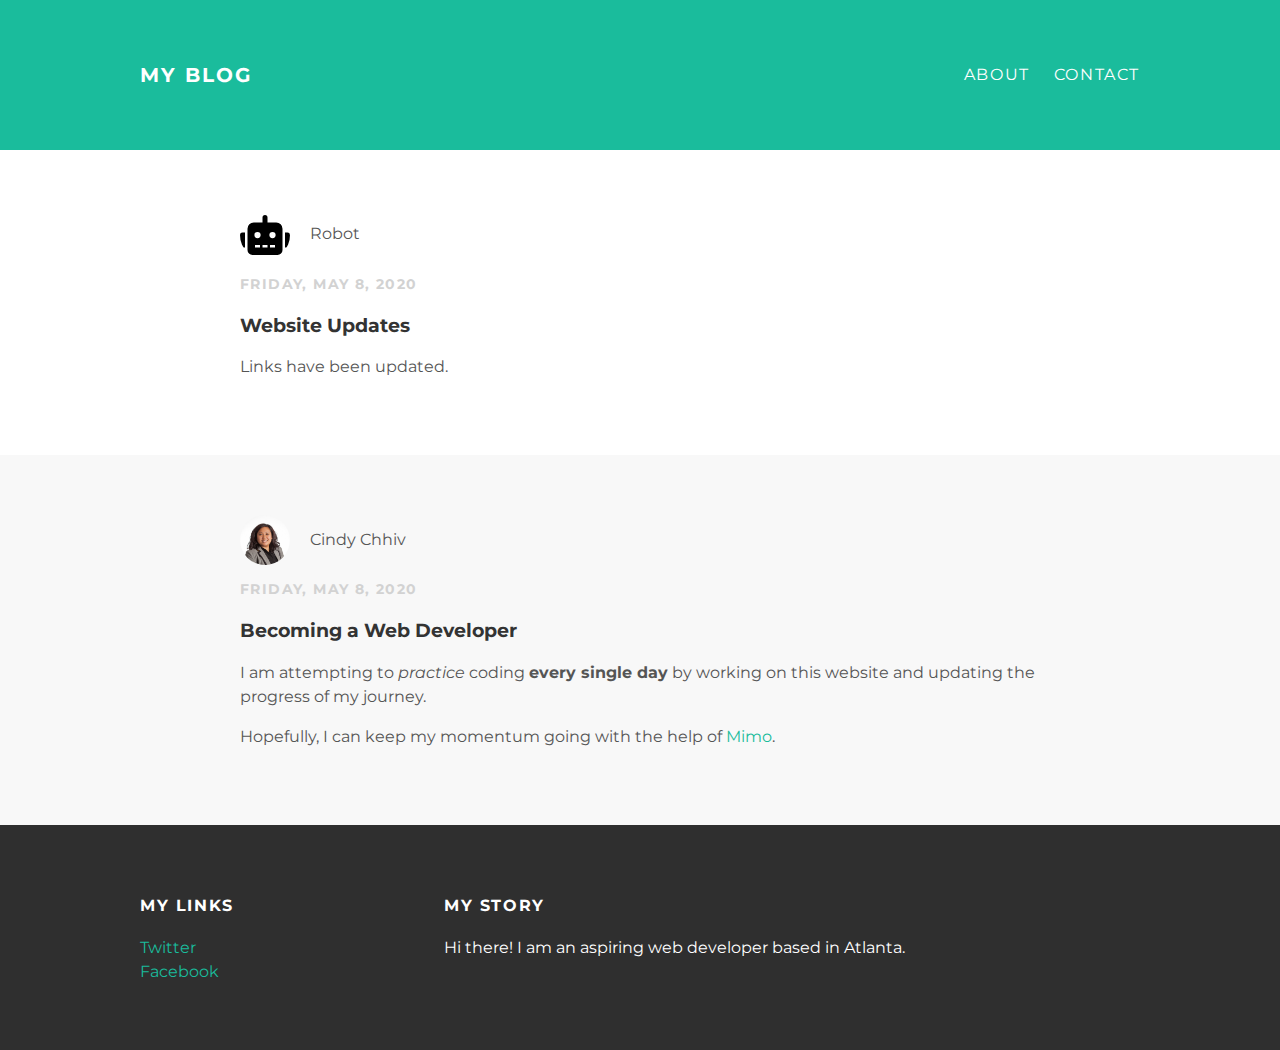
==== index.html @ 86eb23c9 "Add files via upload" ====
<!DOCTYPE html>
<html>
  <head>
    <title>My blog</title>
    <link rel="stylesheet" type="text/css" href="styles.css">
  </head>
  <body>

    <!-- Header -->
    <div id="header">
      <div class="container">
        <a id="header-title" href="index.html">My Blog</a>
        <!-- Right-side links -->
        <ul id="header-nav">
          <li><a href="about.html">About</a></li>
          <li><a href="mailto:ckun424@gmail.com">Contact</a></li>
        </ul>
      </div>
    </div>

    <!-- Content -->
    <div id="content">

      <!-- Post #2 -->
      <div class="post-container">
        <div class="post">
          <!-- Author information -->
          <div class="post-author">
            <img src="robot-solid.svg" alt="Picture of Bob, the Robot">
            <span>Robot</span>
          </div>
          <!-- Post date and title -->
          <p class="post-date">Friday, May 8, 2020</p>
          <h3 class="post-title">Website Updates</h3>
          <!-- Post content -->
          <div class="post-content">
            <p>Links have been updated.</p>
          </div> <!-- post-content -->
        </div> <!-- post -->
      </div> <!-- post-container -->

        <!-- Post #1 -->
      <div class="post-container">
        <div class="post">
          <!-- Author information -->
          <div class="post-author">
            <img src="me.png" alt="Picture of Cindy">
            <span>Cindy Chhiv</span>
          </div>
          <!-- Post date and title -->
          <p class="post-date">Friday, May 8, 2020</p>
          <h3 class="post-title">Becoming a Web Developer</h3>
          <!-- Post content -->
          <div class="post-content">
            <p>I am attempting to <em>practice</em> coding <strong>every single day</strong> by working on this website and updating the progress of my journey.</p>
            <p>Hopefully, I can keep my momentum going with the help of <a href="https://getmimo.com">Mimo</a>.</p>
          </div> <!-- post-content -->
        </div> <!-- post -->
      </div> <!-- post-container -->
      
    </div> <!-- content -->

    <!-- Footer -->
    <div id="footer">
      <div class="container">
        <div class="column">
          <h4>My Links</h4>
          <p>
            <a href="#">Twitter</a>
            <br>
            <a href="#">Facebook</a>
          </p>
        </div>
        <div class="column">
          <h4>My Story</h4>
          <p>Hi there! I am an aspiring web developer based in Atlanta.</p>
        </div>
      </div>
    </div>
  </body>
</html>
---- styles.css ----
@import url(http://fonts.googleapis.com/css?family=Montserrat:400,700);

body {
  color: #555;
  margin: 0;

  font-family: 'Montserrat', sans-serif;
}

a {
  color: #1abc9c;
  text-decoration: none;
}

a:hover {
  color: #F6A623;
}

h1, h2, h3, h4 {
  color: #333;
}

p {
  line-height: 1.5;
}

#header {
  background-color: #1abc9c;
  height: 150px;
  line-height: 150px;
}

#header a {
  color: white;
  text-decoration: none;

  text-transform: uppercase;
  letter-spacing: 0.1em;
}

#header a:hover {
  color: #222;
}

#header-title {
  display: block;
  float: left;

  font-size: 20px;
  font-weight: bold;
}

#header-nav {
  display: block;
  float: right;
  margin-top: 0;
}

#header-nav li {
  display: inline;
  padding-left: 20px;
}

.container {
  max-width: 1000px;
  margin: 0 auto;
}

.post, .about {
  max-width: 800px;
  margin: 0 auto;
  padding: 60px 0;
}

.post-author img {
  width: 50px;
  height: 50px;
}

/* This will only affect the name */
.post-author span {
  margin-left: 16px;
}

.post-date {
  color: #D2D2D2;

  font-size: 14px;
  font-weight: bold;

  text-transform: uppercase;
  letter-spacing: 0.1em;
}

.post-container:nth-child(even) {
  background-color: #F8F8F8;
}

.about {
  text-align: center;
}

.about-author img {
  width: 500px;
  height: 500px;
}

.post-author img,
.about-author img {
  vertical-align: middle;
  border-radius: 50%;
}

#footer {
  background-color: #2f2f2f;
  padding: 50px 0;
}

#footer h4 {
  color: white;
  text-transform: uppercase;
  letter-spacing: 0.1em;
}

#footer p {
  color: white;
}

.column {
  min-width: 300px;
  display: inline-block;
  vertical-align: top;
}
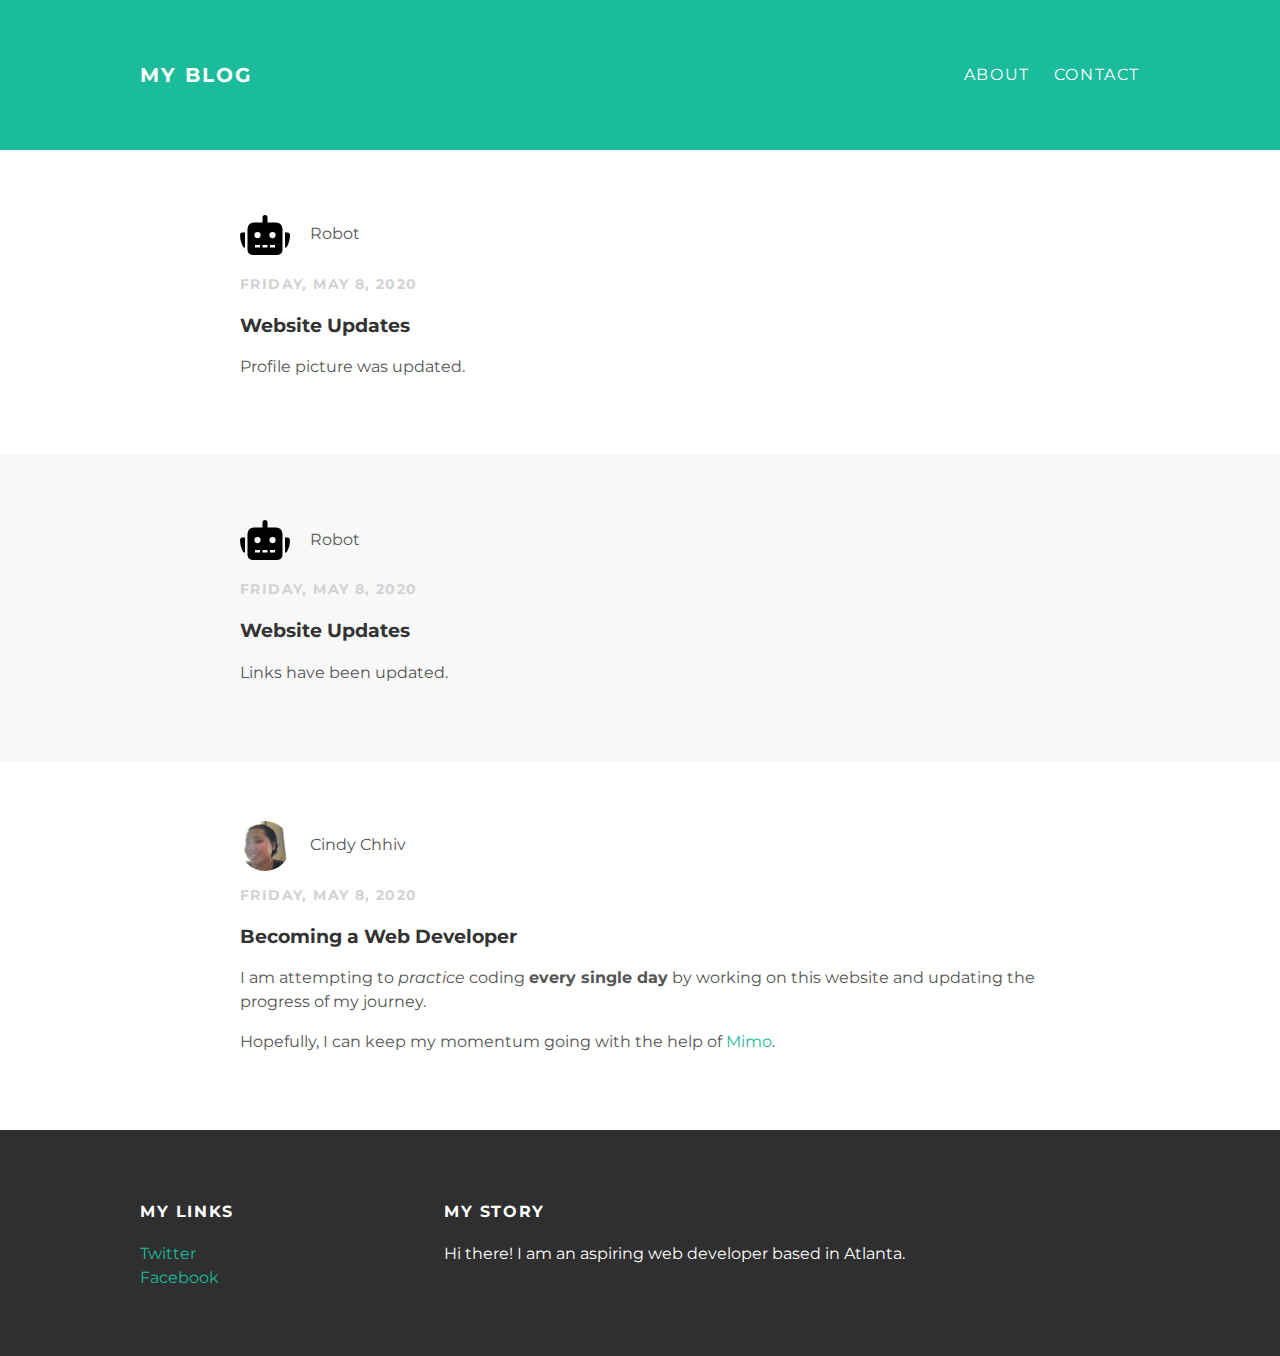
==== commit 41724f54: "Add new blog post" ====
--- a/index.html
+++ b/index.html
@@ -20,6 +20,24 @@
 
     <!-- Content -->
     <div id="content">
+      
+      <!-- Post #3 -->
+      <div class="post-container">
+        <div class="post">
+          <!-- Author information -->
+          <div class="post-author">
+            <img src="robot-solid.svg" alt="Picture of Bob, the Robot">
+            <span>Robot</span>
+          </div>
+          <!-- Post date and title -->
+          <p class="post-date">Friday, May 8, 2020</p>
+          <h3 class="post-title">Website Updates</h3>
+          <!-- Post content -->
+          <div class="post-content">
+            <p>Profile picture was updated.</p>
+          </div> <!-- post-content -->
+        </div> <!-- post -->
+      </div> <!-- post-container -->
 
       <!-- Post #2 -->
       <div class="post-container">
@@ -39,7 +57,7 @@
         </div> <!-- post -->
       </div> <!-- post-container -->
 
-        <!-- Post #1 -->
+      <!-- Post #1 -->
       <div class="post-container">
         <div class="post">
           <!-- Author information -->
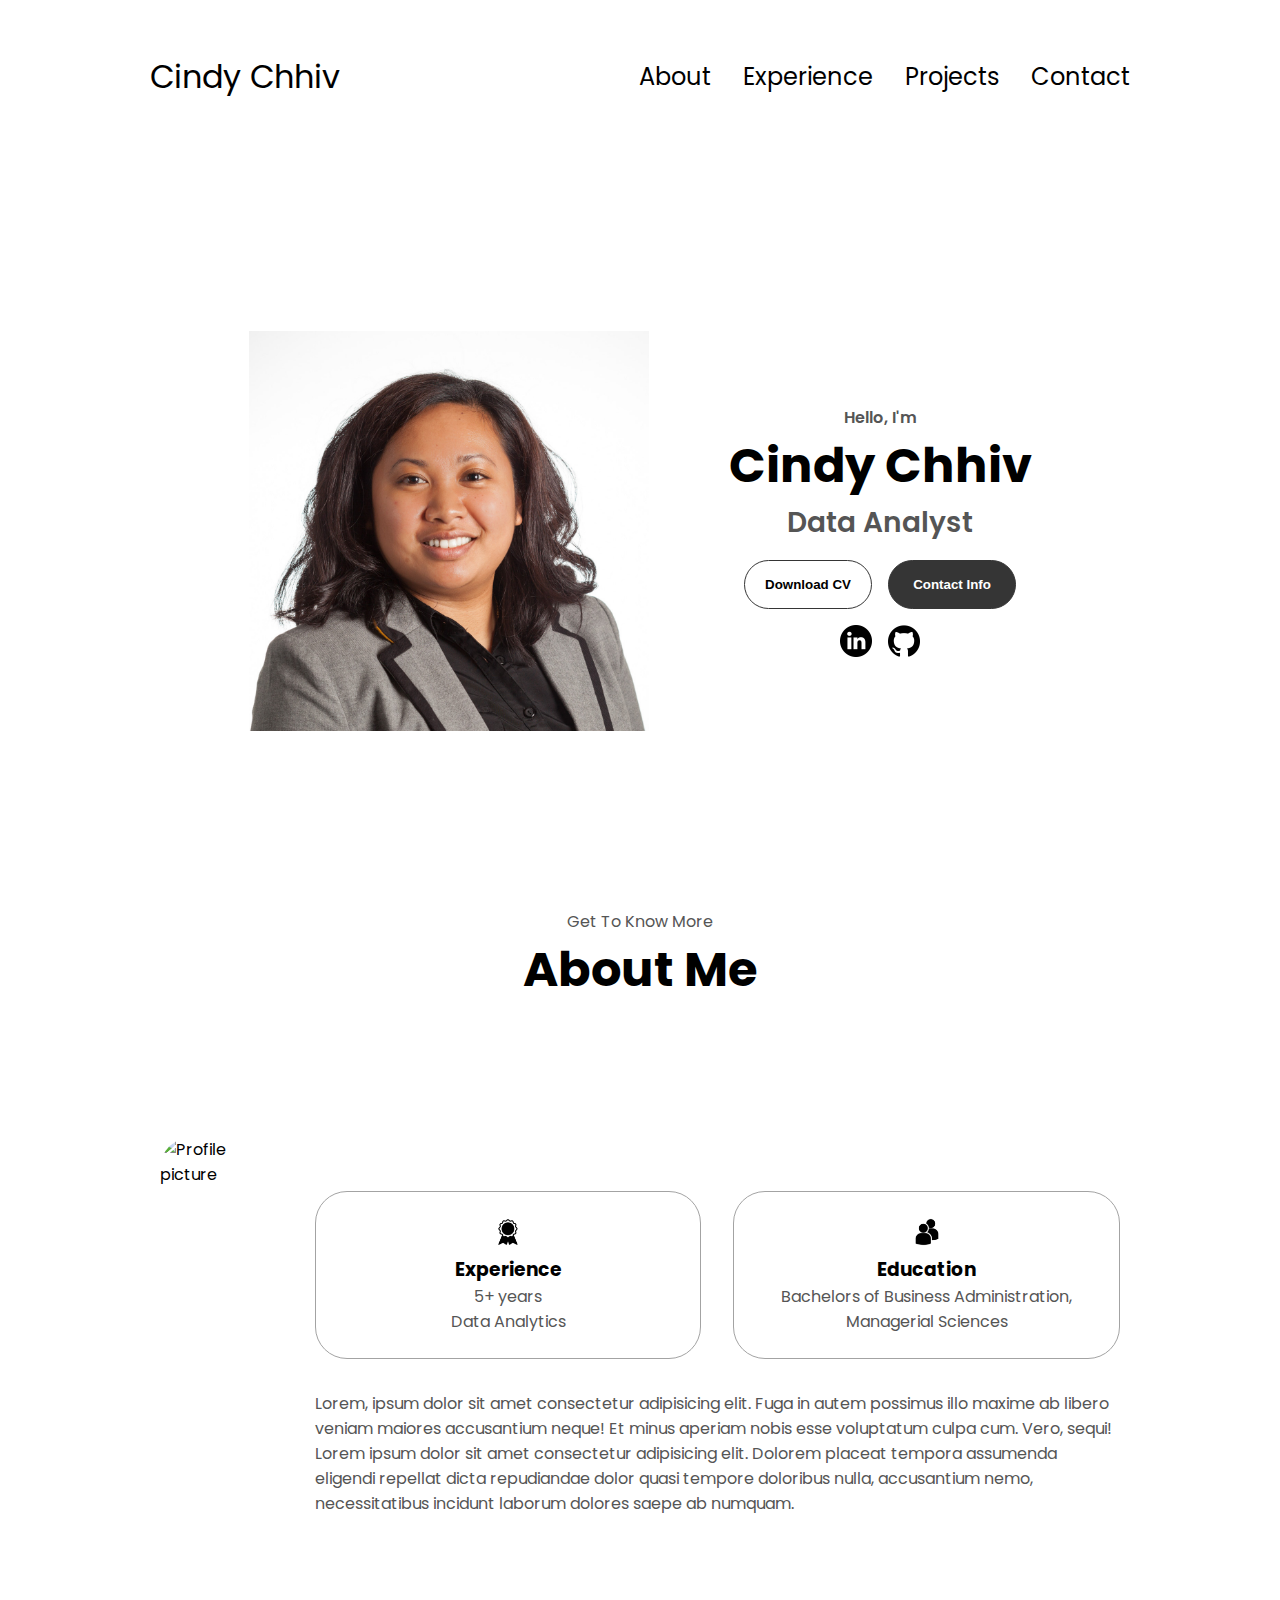
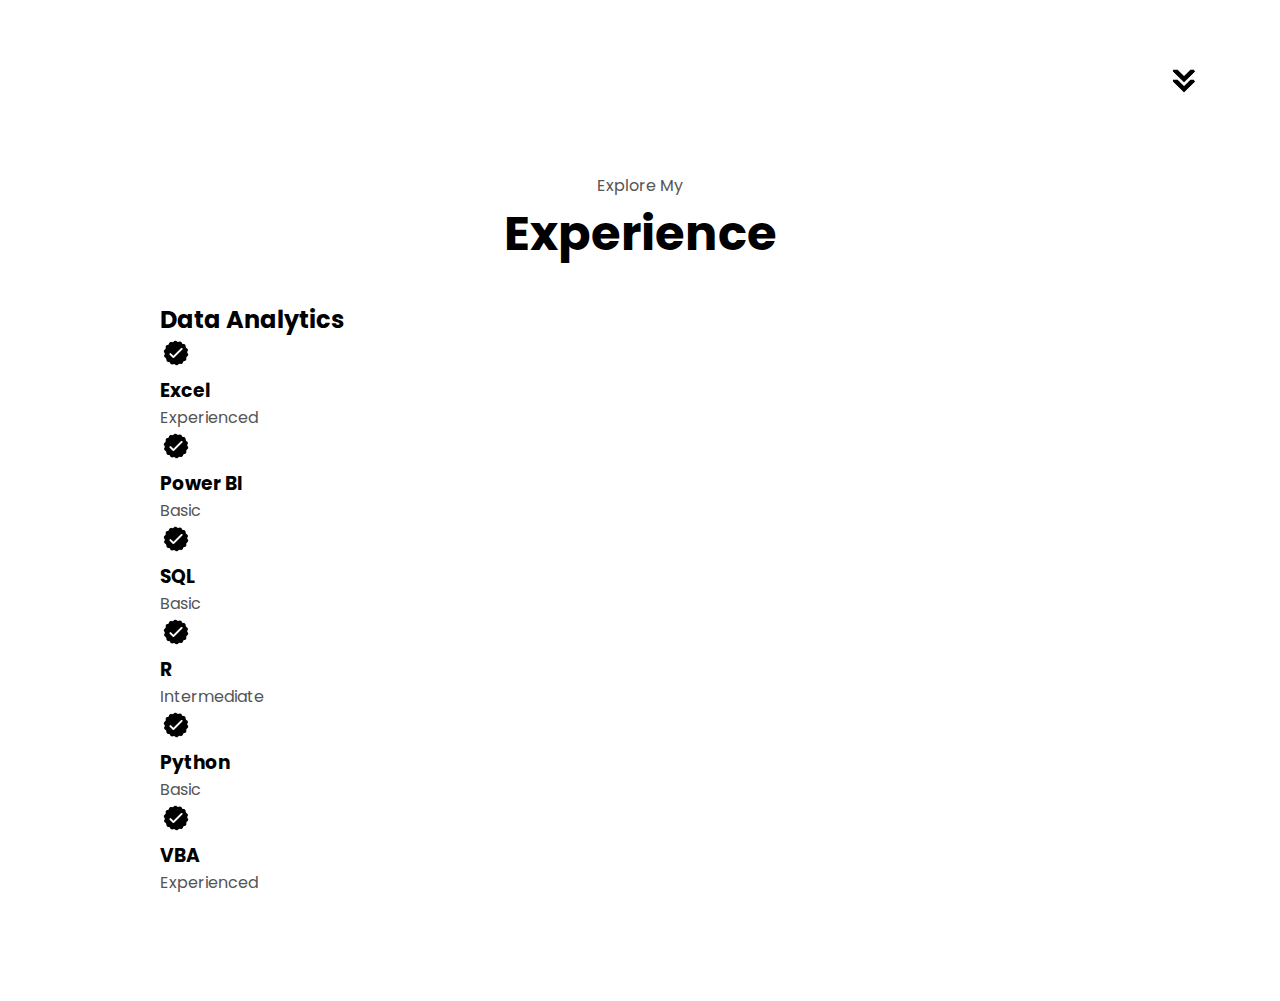
==== commit 11da1e34: "initial website" ====
--- a/index.html
+++ b/index.html
@@ -1,99 +1,206 @@
 <!DOCTYPE html>
-<html>
-  <head>
-    <title>My blog</title>
-    <link rel="stylesheet" type="text/css" href="styles.css">
-  </head>
-  <body>
-
-    <!-- Header -->
-    <div id="header">
-      <div class="container">
-        <a id="header-title" href="index.html">My Blog</a>
-        <!-- Right-side links -->
-        <ul id="header-nav">
-          <li><a href="about.html">About</a></li>
-          <li><a href="mailto:ckun424@gmail.com">Contact</a></li>
-        </ul>
-      </div>
-    </div>
-
-    <!-- Content -->
-    <div id="content">
-      
-      <!-- Post #3 -->
-      <div class="post-container">
-        <div class="post">
-          <!-- Author information -->
-          <div class="post-author">
-            <img src="robot-solid.svg" alt="Picture of Bob, the Robot">
-            <span>Robot</span>
+<html lang="en">
+<head>
+  <meta charset="UTF-8">
+  <meta name="viewport" content="width=device-width, initial-scale=1.0">
+  <title>My Portfolio</title>
+  <link rel="stylesheet" href="style.css">
+  <link rel="stylesheet" href="mediaqueries.css">
+</head>
+<body>
+  <nav id="desktop-nav">
+    <div class="logo">Cindy Chhiv</div>
+    <div>
+      <ul class="nav-links">
+        <li><a href="#about">About</a></li>
+        <li><a href="#experience">Experience</a></li>
+        <li><a href="#projects">Projects</a></li>
+        <li><a href="#contact">Contact</a></li>
+      </ul>
+    </div>
+  </nav>
+  <nav id="hamburger-nav">
+    <div class="logo">Cindy Chhiv</div>
+    <div class="hamburger-menu">
+      <div class="hamburger-icon" onclick="toggleMenu()">
+      <span></span>
+      <span></span>
+      <span></span>
+    </div>
+    <div class="menu-links">
+      <li><a href="#about" onclick="toggleMenu()">About</a></li>
+      <li><a href="#experience" onclick="toggleMenu()">Experience</a></li>
+      <li><a href="#projects" onclick="toggleMenu()">Projects</a></li>
+      <li><a href="#contact" onclick="toggleMenu()">Contact</a></li>
+    </div>
+    </div>
+  </nav>
+  <section id="profile">
+    <div class="section__pic-container">
+      <img src="./assets/profile-pic.png" alt="Cindy Chhiv profile picture">
+    </div>
+    <div class="section__text">
+      <p class="section__text__p1">Hello, I'm</p>
+      <h1 class="title">Cindy Chhiv</h1>
+      <p class="section__text__p2">Data Analyst</p>
+      <div class="btn-container">
+        <button 
+          class="btn btn-color-2" 
+          onclick="window.open('./assets/resume-example.pdf')"
+        >
+          Download CV
+        </button>
+        <button 
+          class="btn btn-color-1" 
+          onclick="location.href='./#contact'"
+        >
+          Contact Info
+        </button>
+      </div>
+      <div id="socials-container">
+        <img src="./assets/linkedin.png" 
+             alt="My LinkedIn profile"
+             class="icon" 
+             onclick="location.href='https://www.linkedin.com/in/cindy-chhiv-64428417/'"
+        />
+        <img src="./assets/github.png" 
+             alt="My GitHub profile"
+             class="icon" 
+             onclick="location.href='https://github.com/octothorp3'"
+        />
+      </div>
+    </div>
+  </section>
+  <section id="about">
+    <p class="section__text__p1">Get To Know More</p>
+    <h1 class="title">About Me</h1>
+    <div class="section-container">
+      <div class="section__pic-container">
+        <img 
+          src="./assets/about-pic.png" 
+          alt="Profile picture" 
+          class="about-pic"
+        />
+      </div>
+      <div class="about-details-container">
+        <div class="about-containers">
+          <div class="details-container">
+            <img 
+              src="./assets/experience.png" 
+              alt="Experience icon" 
+              class="icon"
+            />
+            <h3>Experience</h3>
+            <p>5+ years <br />Data Analytics</p>
           </div>
-          <!-- Post date and title -->
-          <p class="post-date">Friday, May 8, 2020</p>
-          <h3 class="post-title">Website Updates</h3>
-          <!-- Post content -->
-          <div class="post-content">
-            <p>Profile picture was updated.</p>
-          </div> <!-- post-content -->
-        </div> <!-- post -->
-      </div> <!-- post-container -->
-
-      <!-- Post #2 -->
-      <div class="post-container">
-        <div class="post">
-          <!-- Author information -->
-          <div class="post-author">
-            <img src="robot-solid.svg" alt="Picture of Bob, the Robot">
-            <span>Robot</span>
+          <div class="details-container">
+            <img 
+            src="./assets/education.png" 
+            alt="Education icon" 
+            class="icon"
+          />
+          <h3>Education</h3>
+          <p>Bachelors of Business Administration, <br />Managerial Sciences</p>
           </div>
-          <!-- Post date and title -->
-          <p class="post-date">Friday, May 8, 2020</p>
-          <h3 class="post-title">Website Updates</h3>
-          <!-- Post content -->
-          <div class="post-content">
-            <p>Links have been updated.</p>
-          </div> <!-- post-content -->
-        </div> <!-- post -->
-      </div> <!-- post-container -->
-
-      <!-- Post #1 -->
-      <div class="post-container">
-        <div class="post">
-          <!-- Author information -->
-          <div class="post-author">
-            <img src="me.png" alt="Picture of Cindy">
-            <span>Cindy Chhiv</span>
-          </div>
-          <!-- Post date and title -->
-          <p class="post-date">Friday, May 8, 2020</p>
-          <h3 class="post-title">Becoming a Web Developer</h3>
-          <!-- Post content -->
-          <div class="post-content">
-            <p>I am attempting to <em>practice</em> coding <strong>every single day</strong> by working on this website and updating the progress of my journey.</p>
-            <p>Hopefully, I can keep my momentum going with the help of <a href="https://getmimo.com">Mimo</a>.</p>
-          </div> <!-- post-content -->
-        </div> <!-- post -->
-      </div> <!-- post-container -->
-      
-    </div> <!-- content -->
-
-    <!-- Footer -->
-    <div id="footer">
-      <div class="container">
-        <div class="column">
-          <h4>My Links</h4>
+        </div>
+        <div class="text-container">
           <p>
-            <a href="#">Twitter</a>
-            <br>
-            <a href="#">Facebook</a>
+            Lorem, ipsum dolor sit amet consectetur adipisicing elit. Fuga in autem possimus
+             illo maxime ab libero veniam maiores accusantium neque! Et minus aperiam nobis 
+             esse voluptatum culpa cum. 
+             Vero, 
+             sequi!
+            Lorem ipsum dolor sit amet consectetur adipisicing elit. Dolorem placeat tempora assumenda eligendi repellat dicta repudiandae dolor quasi tempore doloribus nulla, accusantium nemo, necessitatibus incidunt laborum dolores saepe ab numquam.
           </p>
         </div>
-        <div class="column">
-          <h4>My Story</h4>
-          <p>Hi there! I am an aspiring web developer based in Atlanta.</p>
+      </div>
+    </div>
+    <img 
+      src="./assets/arrow.png" 
+      alt="Arrow icon" 
+      class="icon arrow"
+      onclick="location.href='./#experience'"
+    />
+  </section>
+  <section id="experience">
+    <p class="section__text__p1">Explore My</p>
+    <h1 class="title">Experience</h1>
+    <div class="experience-details-container">
+      <div class="about-containers">
+        <div class="details-containers">
+          <h2 class="experience-sub-title">Data Analytics</h2>
+          <div class="article-container">
+            <article>
+              <img 
+                src="./assets/checkmark.png" 
+                alt="Experience icon"
+                class="icon"
+              />
+              <div>
+                <h3>Excel</h3>
+                <p>Experienced</p>
+              </div>
+            </article>
+            <article>
+              <img 
+                src="./assets/checkmark.png" 
+                alt="Experience icon"
+                class="icon"
+              />
+              <div>
+                <h3>Power BI</h3>
+                <p>Basic</p>
+              </div>
+            </article>
+            <article>
+              <img 
+                src="./assets/checkmark.png" 
+                alt="Experience icon"
+                class="icon"
+              />
+              <div>
+                <h3>SQL</h3>
+                <p>Basic</p>
+              </div>
+            </article>
+            <article>
+              <img 
+                src="./assets/checkmark.png" 
+                alt="Experience icon"
+                class="icon"
+              />
+              <div>
+                <h3>R</h3>
+                <p>Intermediate</p>
+              </div>
+            </article>
+            <article>
+              <img 
+                src="./assets/checkmark.png" 
+                alt="Experience icon"
+                class="icon"
+              />
+              <div>
+                <h3>Python</h3>
+                <p>Basic</p>
+              </div>
+            </article>
+            <article>
+              <img 
+                src="./assets/checkmark.png" 
+                alt="Experience icon"
+                class="icon"
+              />
+              <div>
+                <h3>VBA</h3>
+                <p>Experienced</p>
+              </div>
+            </article>
+          </div>
         </div>
       </div>
     </div>
-  </body>
-</html>
+  </section>
+  <script src="script.js"></script>
+</body>
+</html>--- a/style.css
+++ b/style.css
@@ -0,0 +1,315 @@
+/* GENERAL */
+
+@import url('https://fonts.googleapis.com/css2?family=Poppins:wght@300;400;500;600&display=swap');
+
+* {
+  margin: 0;
+  padding: 0;
+}
+
+body {
+  font-family: "Poppins", sans-serif;
+}
+
+html {
+  scroll-behavior: smooth;
+}
+
+p {
+  color: rgb(85, 85, 85);
+}
+
+/* TRANSITION */
+
+a, 
+.btn {
+  transition: all 300ms ease;
+}
+
+/* DESKTOP NAV */
+
+nav, 
+.nav-links {
+  display: flex;
+}
+
+nav {
+  justify-content: space-around;
+  align-items: center;
+  height: 17vh;
+}
+
+.nav-links {
+  gap: 2rem;
+  list-style: none;
+  font-size: 1.5rem;
+}
+
+a {
+  color: black;
+  text-decoration: none;
+  text-decoration-color: white;
+}
+
+a:hover {
+  color: grey;
+  text-decoration: underline;
+  text-underline-offset: 1rem;
+  text-decoration-color: rgb(181, 181, 181);
+}
+
+.logo {
+  font-size: 2rem;
+}
+
+.logo:hover {
+  cursor: default;
+}
+
+/* HAMBURGER MENU */
+
+#hamburger-nav {
+  display: none;
+}
+
+.hamburger-menu {
+  position: relative;
+  display: inline-block;
+}
+
+.hamburger-icon {
+  display: flex;
+  flex-direction: column;
+  justify-content: space-between;
+  height: 24px;
+  width: 30px;
+  cursor: pointer;
+}
+
+.hamburger-icon span {
+  width: 100%;
+  height: 2px;
+  background-color: black;
+  transition: all 0.3 ease-in-out;
+}
+
+.menu-links {
+  position: absolute;
+  top: 100%;
+  right: 0;
+  background-color: white;
+  width: fit-content;
+  max-height: 0;
+  overflow: hidden;
+  transition: all 0.3 ease-in-out;
+}
+
+.menu-links a {
+  display: block;
+  padding: 10px;
+  text-align: center;
+  font-size: 1.5rem;
+  color: black;
+  text-decoration: none;
+  transition: all 0.3 ease-in-out;
+}
+
+.menu-links li {
+  list-style: none;
+}
+
+.menu-links.open {
+  max-height: 300px;
+}
+
+.hamburger-icon.open span:first-child {
+  transform: rotate(45deg) translate(10px, 5px);
+}
+
+.hamburger-icon.open span:nth-child(2) {
+  opacity: 0;
+}
+
+.hamburger-icon.open span:last-child {
+  transform: rotate(-45deg) translate(10px, -5px);
+}
+
+.hamburger-icon span:first-child {
+  transform: none;
+}
+
+.hamburger-icon span:first-child {
+  opacity: 1;
+}
+
+.hamburger-icon span:first-child {
+  transform: none;
+}
+
+/* SECTIONS */
+
+section {
+  padding-top: 4vh;
+  height: 96vh;
+  margin: 0 10rem;
+  box-sizing: border-box;
+  min-height: fit-content;
+}
+
+.section-container {
+  display: flex;
+}
+
+/* PROFILE SECTION */
+
+#profile {
+  display: flex;
+  justify-content: center;
+  gap: 5rem;
+  height: 80vh;
+}
+
+.section__pic-container {
+  display: flex;
+  height: 400px;
+  width: 400px;
+  margin: auto 0;
+}
+
+.section__text {
+  align-self: center;
+  text-align: center;
+}
+
+.section__text p {
+  font-weight: 600;
+}
+
+.section__text__p1 {
+  text-align: center;
+}
+
+.section__text__p2 {
+  font-size: 1.75rem;
+  margin-bottom: 1rem;
+}
+
+.title {
+  font-size: 3rem;
+  text-align: center;
+}
+
+#socials-container {
+  display: flex;
+  justify-content: center;
+  margin-top: 1rem;
+  gap: 1rem;
+}
+
+/* ICONS */
+
+.icon {
+  cursor: pointer;
+  height: 2rem;
+}
+
+/* BUTTONS */
+
+.btn-container {
+  display: flex;
+  justify-content: center;
+  gap: 1rem;
+}
+
+.btn {
+  font-weight: 600;
+  transition: all 300ms ease;
+  padding: 1rem;
+  width: 8rem;
+  border-radius: 2rem;
+}
+
+.btn-color-1,
+.btn-color-2 {
+  border: rgb(53, 53, 53) 0.1rem solid;
+}
+
+.btn-color-1:hover,
+.btn-color-2:hover {
+  cursor: pointer;
+}
+
+.btn-color-1,
+.btn-color-2:hover {
+  background: rgb(53, 53, 53);
+  color: white;
+}
+
+.btn-color-1:hover {
+  background: rgb(0, 0, 0);
+}
+
+.btn-color-2 {
+  background: none;
+}
+
+.btn-color-2:hover {
+  border: rgb(255, 255, 255) 0.1rem solid;
+}
+
+.btn-container {
+  gap: 1rem;
+}
+
+/* ABOUT SECTION */
+
+#about {
+  position: relative;
+}
+
+.about-containers {
+  gap: 2rem;
+  margin-bottom: 2rem;
+  margin-top: 2rem;
+}
+
+.about-details-container {
+  justify-content: center;
+  flex-direction: column;
+}
+
+.about-containers, 
+.about-details-container {
+  display: flex;
+}
+
+.about-pic {
+  border-radius: 2rem;
+}
+
+.arrow {
+  position: absolute;
+  right: -5rem;
+  bottom: 2.5rem;
+}
+
+.details-container {
+  padding: 1.5rem;
+  flex: 1;
+  background: white;
+  border-radius: 2rem;
+  border: rgb(53, 53, 53) 0.1rem solid;
+  border-color: rgb(163, 163, 163);
+  text-align: center;
+}
+
+.section-container {
+  gap: 4rem;
+  height: 80%;
+}
+
+.section__pic-container {
+  height: 400px;
+  width: 400px;
+  margin: auto 0;
+}--- a/mediaqueries.css
+++ b/mediaqueries.css
@@ -0,0 +1,8 @@
+@media screen and (max-width: 1200px) {
+    #desktop-nav {
+        display: none;
+    }
+    #hamburger-nav {
+        display: flex;
+    }
+}